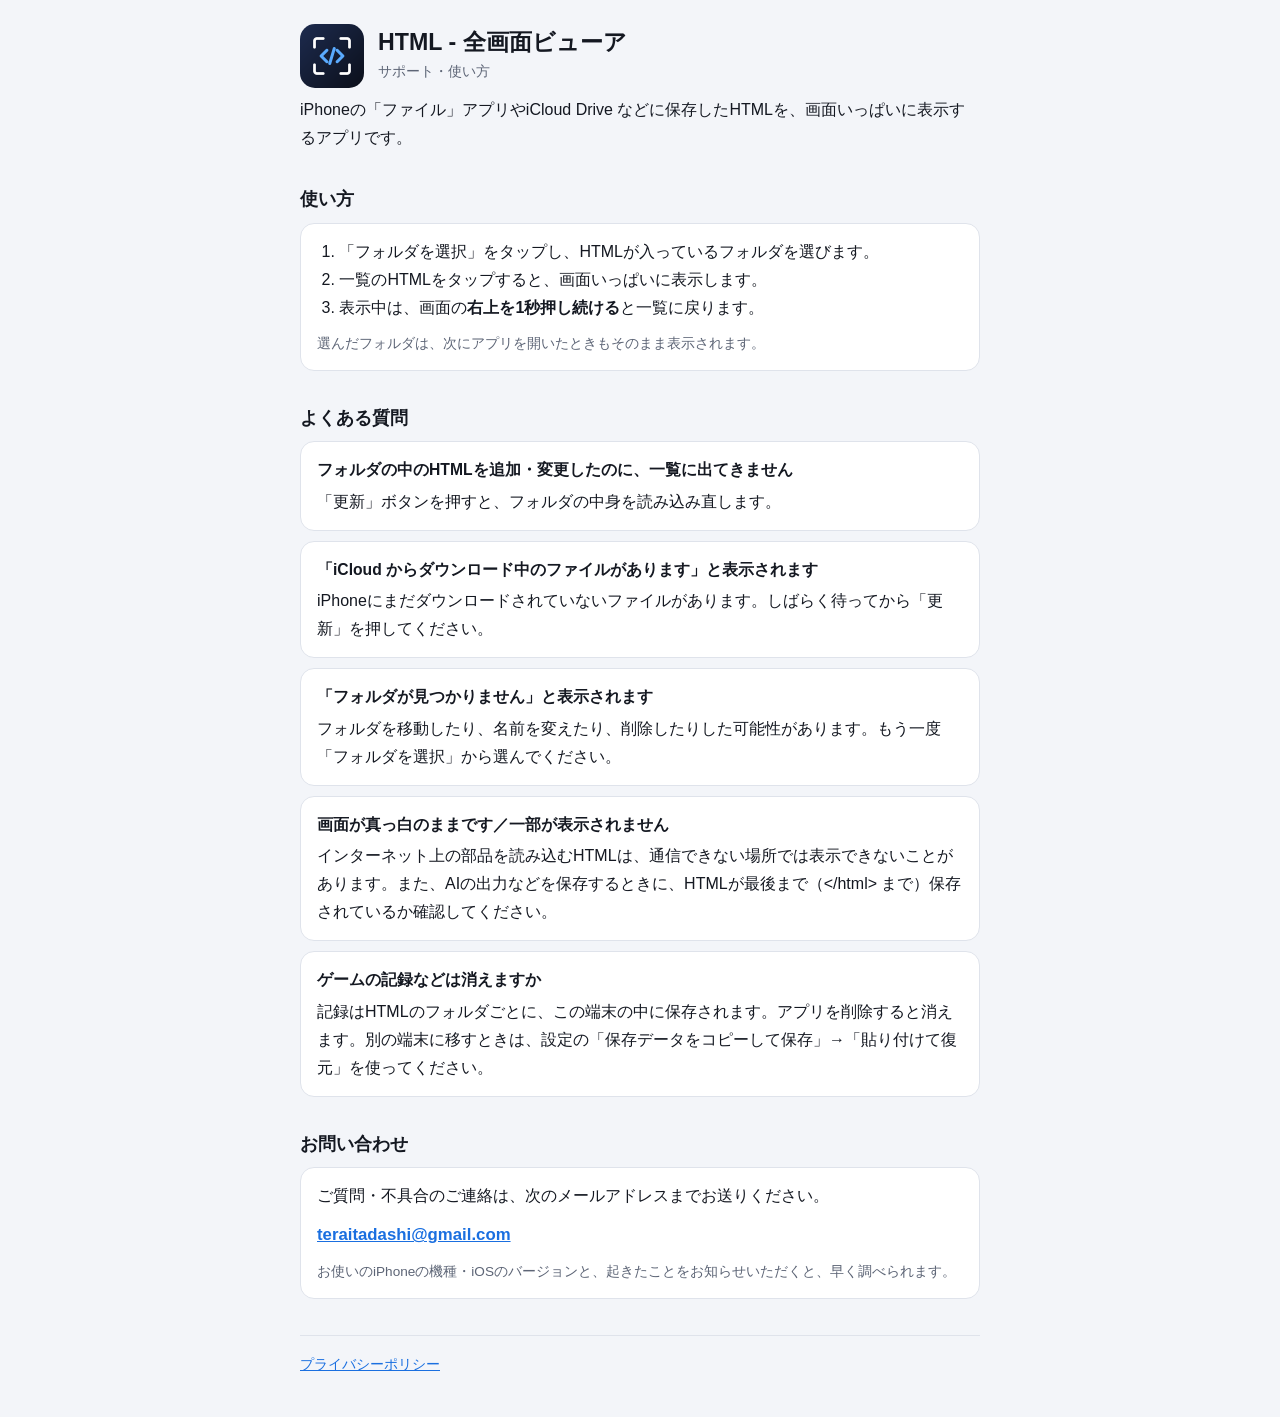
==== index.html @ fde35a60 "Add support and privacy pages Co-Authored-By: Claude Opus 5.5 <noreply@anthropic.com> Claude-Session" ====
<!DOCTYPE html>
<html lang="ja">
<head>
<meta charset="UTF-8">
<meta name="viewport" content="width=device-width, initial-scale=1, viewport-fit=cover">
<title>全画面ビューア サポート</title>
<meta name="description" content="iPhoneアプリ「HTML - 全画面ビューア」の使い方とお問い合わせ先です。">
<link rel="stylesheet" href="style.css">
<link rel="icon" href="icon.png">
</head>
<body>
<main>
  <header class="app">
    <img src="icon.png" alt="">
    <div>
      <h1>HTML - 全画面ビューア</h1>
      <p>サポート・使い方</p>
    </div>
  </header>

  <p>iPhoneの「ファイル」アプリやiCloud Drive などに保存したHTMLを、画面いっぱいに表示するアプリです。</p>

  <h2>使い方</h2>
  <div class="card">
    <ol>
      <li>「フォルダを選択」をタップし、HTMLが入っているフォルダを選びます。</li>
      <li>一覧のHTMLをタップすると、画面いっぱいに表示します。</li>
      <li>表示中は、画面の<b>右上を1秒押し続ける</b>と一覧に戻ります。</li>
    </ol>
    <p class="muted">選んだフォルダは、次にアプリを開いたときもそのまま表示されます。</p>
  </div>

  <h2>よくある質問</h2>
  <div class="card">
    <h3>フォルダの中のHTMLを追加・変更したのに、一覧に出てきません</h3>
    <p>「更新」ボタンを押すと、フォルダの中身を読み込み直します。</p>
  </div>
  <div class="card">
    <h3>「iCloud からダウンロード中のファイルがあります」と表示されます</h3>
    <p>iPhoneにまだダウンロードされていないファイルがあります。しばらく待ってから「更新」を押してください。</p>
  </div>
  <div class="card">
    <h3>「フォルダが見つかりません」と表示されます</h3>
    <p>フォルダを移動したり、名前を変えたり、削除したりした可能性があります。もう一度「フォルダを選択」から選んでください。</p>
  </div>
  <div class="card">
    <h3>画面が真っ白のままです／一部が表示されません</h3>
    <p>インターネット上の部品を読み込むHTMLは、通信できない場所では表示できないことがあります。また、AIの出力などを保存するときに、HTMLが最後まで（&lt;/html&gt; まで）保存されているか確認してください。</p>
  </div>
  <div class="card">
    <h3>ゲームの記録などは消えますか</h3>
    <p>記録はHTMLのフォルダごとに、この端末の中に保存されます。アプリを削除すると消えます。別の端末に移すときは、設定の「保存データをコピーして保存」→「貼り付けて復元」を使ってください。</p>
  </div>

  <h2>お問い合わせ</h2>
  <div class="card">
    <p>ご質問・不具合のご連絡は、次のメールアドレスまでお送りください。</p>
    <p class="contact" id="mail"><noscript>teraitadashi ＠ gmail.com（＠を半角にしてください）</noscript></p>
    <p class="muted">お使いのiPhoneの機種・iOSのバージョンと、起きたことをお知らせいただくと、早く調べられます。</p>
  </div>

  <nav>
    <a href="privacy.html">プライバシーポリシー</a>
  </nav>
</main>
<script>
  // メールアドレスを自動で集められにくくするため、表示するときに組み立てる
  (function () {
    var a = ['teraitadashi', 'gmail.com'].join('@');
    var el = document.getElementById('mail');
    var link = document.createElement('a');
    link.href = 'mailto:' + a + '?subject=' + encodeURIComponent('全画面ビューアについて');
    link.textContent = a;
    el.textContent = '';
    el.appendChild(link);
  })();
</script>
</body>
</html>
---- style.css ----
:root {
  color-scheme: light dark;
  --bg: #f3f5f9;
  --panel: #ffffff;
  --line: #dfe3eb;
  --text: #141821;
  --sub: #5d6576;
  --accent: #1a6fe0;
}
@media (prefers-color-scheme: dark) {
  :root { --bg: #0f1218; --panel: #181c25; --line: #272c38; --text: #e8ebf2; --sub: #8e96a8; --accent: #6cb2ff; }
}
* { box-sizing: border-box; }
html { -webkit-text-size-adjust: 100%; }
body {
  margin: 0;
  background: var(--bg);
  color: var(--text);
  font-family: -apple-system, BlinkMacSystemFont, "Hiragino Sans", "Hiragino Kaku Gothic ProN", "Noto Sans JP", sans-serif;
  line-height: 1.75;
  padding: max(24px, env(safe-area-inset-top)) max(16px, env(safe-area-inset-right)) max(40px, env(safe-area-inset-bottom)) max(16px, env(safe-area-inset-left));
}
main { max-width: 680px; margin: 0 auto; }
header.app { display: flex; align-items: center; gap: 14px; margin-bottom: 8px; }
header.app img { width: 64px; height: 64px; border-radius: 15px; flex: none; }
header.app h1 { margin: 0; font-size: 1.45rem; line-height: 1.3; text-wrap: balance; }
header.app p { margin: 2px 0 0; color: var(--sub); font-size: .9rem; }
h2 { font-size: 1.1rem; margin: 32px 0 8px; }
h3 { font-size: .98rem; margin: 18px 0 4px; }
p { margin: 0 0 10px; }
.card { background: var(--panel); border: 1px solid var(--line); border-radius: 14px; padding: 14px 16px; }
.card + .card { margin-top: 10px; }
ol, ul { padding-left: 1.4em; margin: 0 0 10px; }
a { color: var(--accent); }
.contact { font-size: 1.05rem; font-weight: 600; word-break: break-all; }
.muted { color: var(--sub); font-size: .85rem; }
nav { margin-top: 36px; padding-top: 16px; border-top: 1px solid var(--line); font-size: .9rem; display: flex; flex-wrap: wrap; gap: 8px 18px; }
.card > :first-child { margin-top: 0; }
.card > :last-child { margin-bottom: 0; }
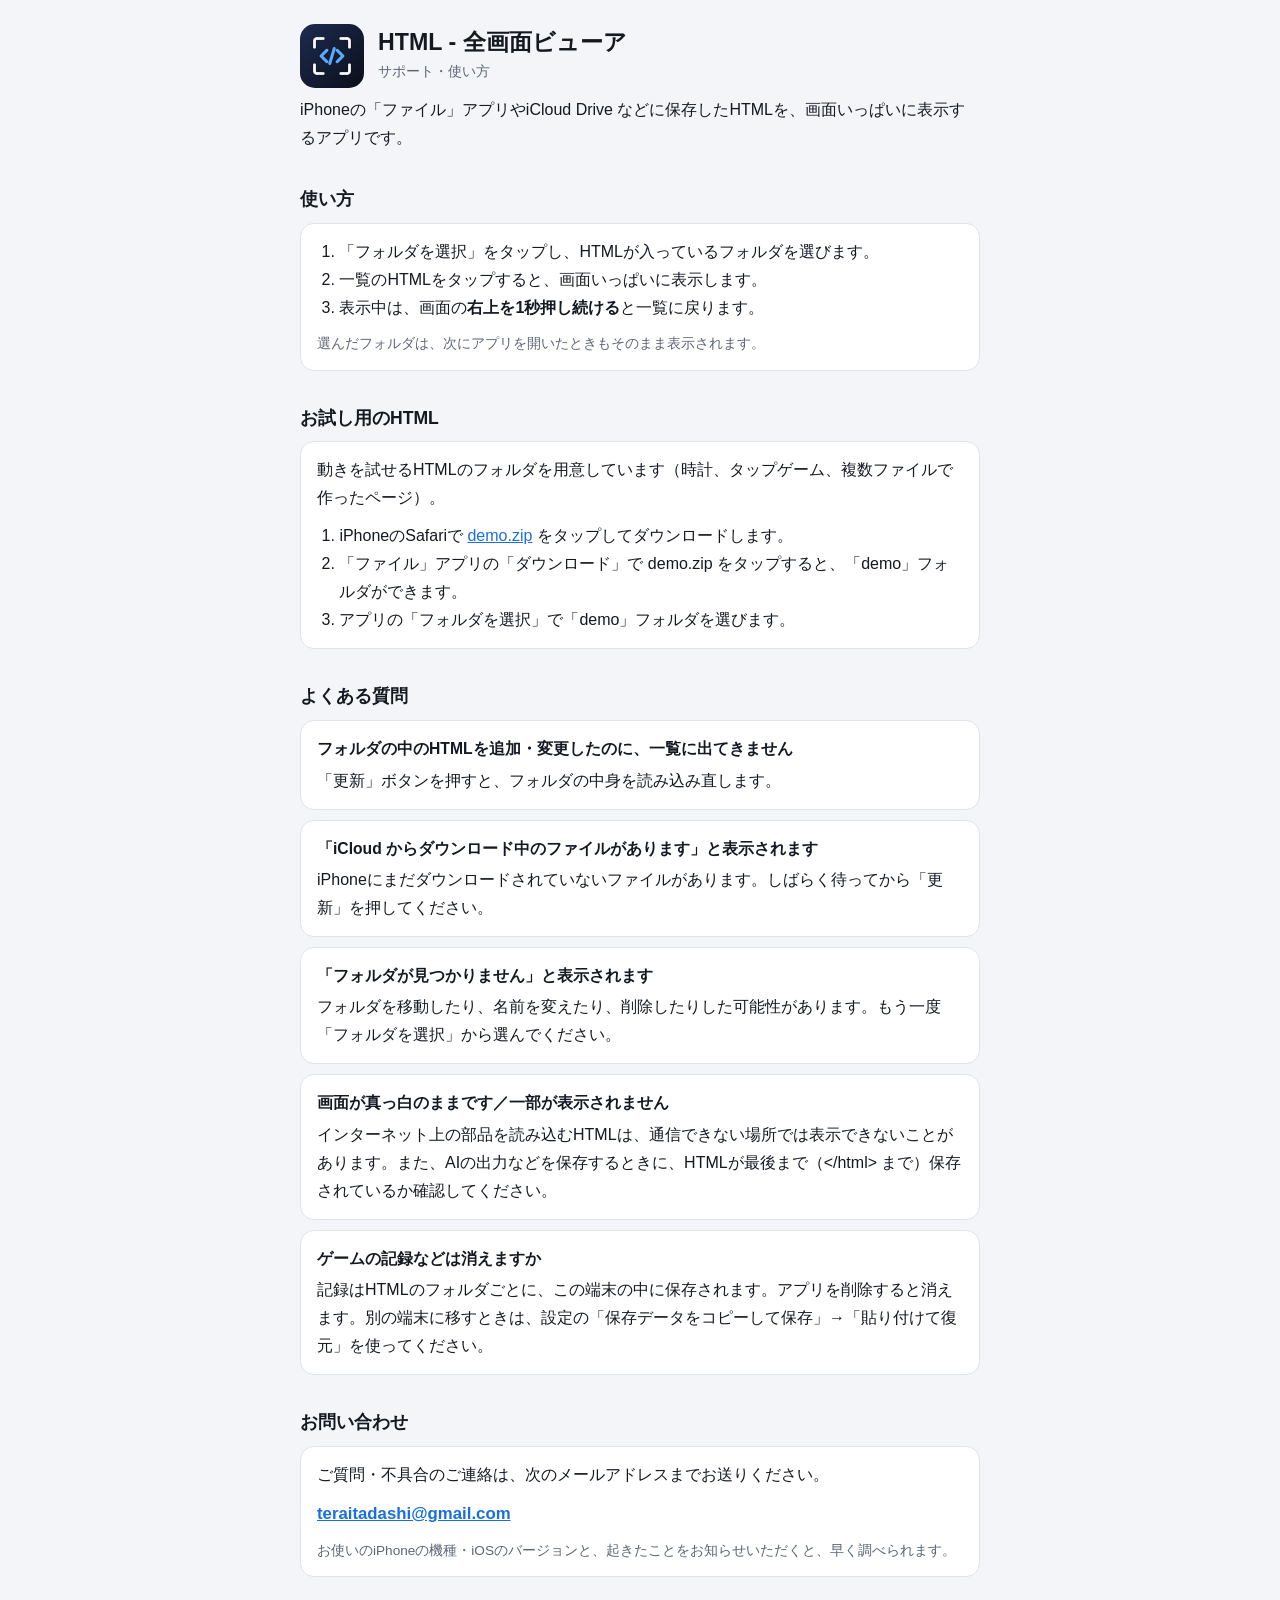
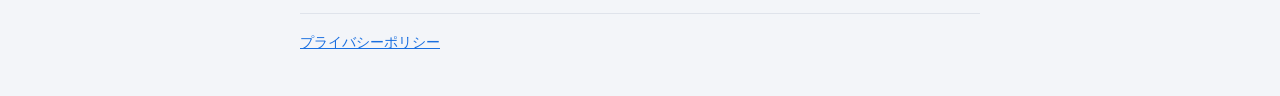
==== commit 3db4e041: "Add demo HTML folder for trying the app and App Review Co-Authored-By: Claude Opus 5.5 <noreply@anth" ====
--- a/index.html
+++ b/index.html
@@ -28,6 +28,16 @@
       <li>表示中は、画面の<b>右上を1秒押し続ける</b>と一覧に戻ります。</li>
     </ol>
     <p class="muted">選んだフォルダは、次にアプリを開いたときもそのまま表示されます。</p>
+  </div>
+
+  <h2>お試し用のHTML</h2>
+  <div class="card">
+    <p>動きを試せるHTMLのフォルダを用意しています（時計、タップゲーム、複数ファイルで作ったページ）。</p>
+    <ol>
+      <li>iPhoneのSafariで <a href="demo.zip">demo.zip</a> をタップしてダウンロードします。</li>
+      <li>「ファイル」アプリの「ダウンロード」で demo.zip をタップすると、「demo」フォルダができます。</li>
+      <li>アプリの「フォルダを選択」で「demo」フォルダを選びます。</li>
+    </ol>
   </div>
 
   <h2>よくある質問</h2>
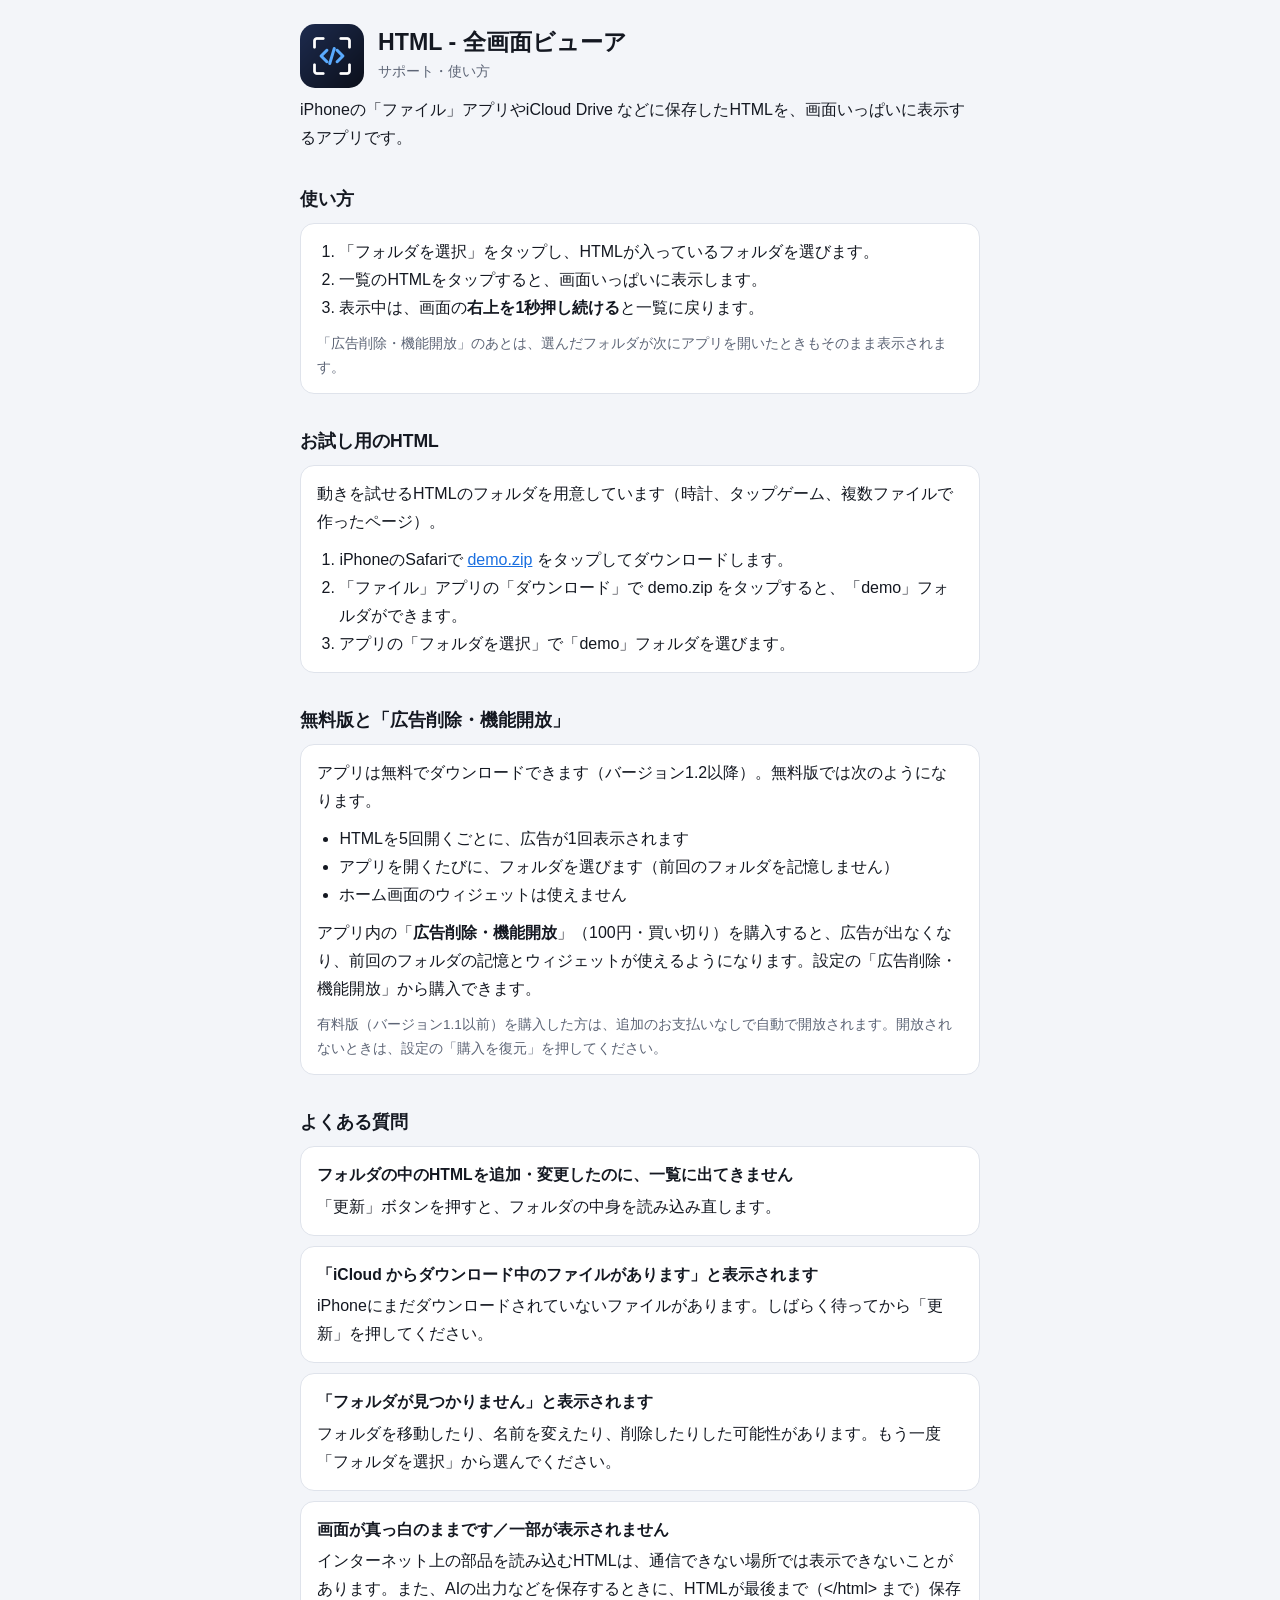
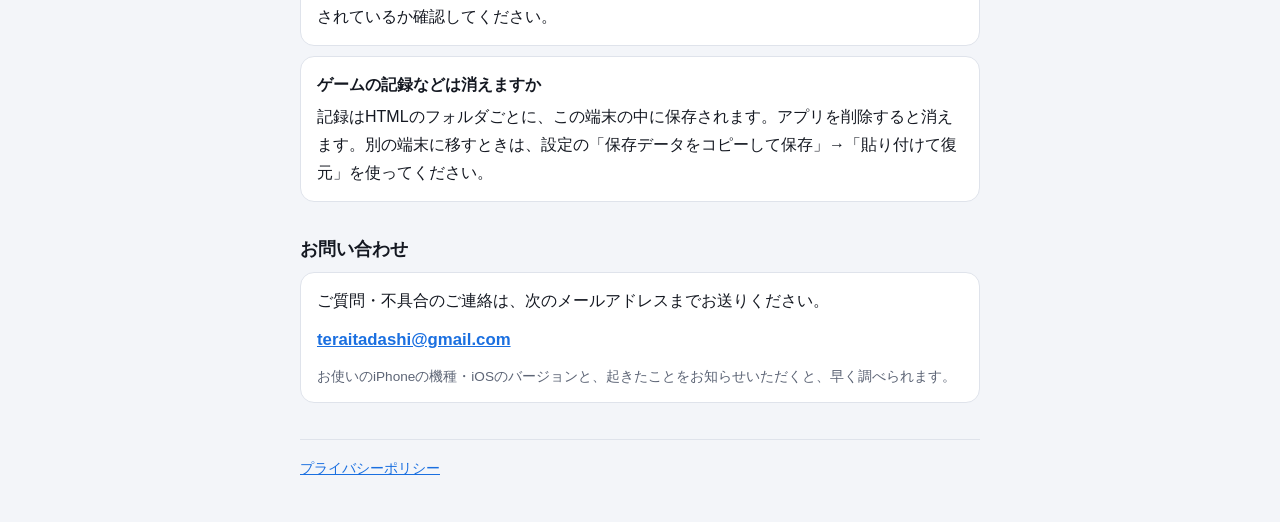
==== commit 877d0c29: "全画面ビューア: 無料版の広告と「広告削除・機能開放」をサポートページとプライバシーポリシーに追記 Co-Authored-By: Claude Opus 5.5 <noreply@anthropic" ====
--- a/index.html
+++ b/index.html
@@ -27,7 +27,7 @@
       <li>一覧のHTMLをタップすると、画面いっぱいに表示します。</li>
       <li>表示中は、画面の<b>右上を1秒押し続ける</b>と一覧に戻ります。</li>
     </ol>
-    <p class="muted">選んだフォルダは、次にアプリを開いたときもそのまま表示されます。</p>
+    <p class="muted">「広告削除・機能開放」のあとは、選んだフォルダが次にアプリを開いたときもそのまま表示されます。</p>
   </div>
 
   <h2>お試し用のHTML</h2>
@@ -38,6 +38,18 @@
       <li>「ファイル」アプリの「ダウンロード」で demo.zip をタップすると、「demo」フォルダができます。</li>
       <li>アプリの「フォルダを選択」で「demo」フォルダを選びます。</li>
     </ol>
+  </div>
+
+  <h2>無料版と「広告削除・機能開放」</h2>
+  <div class="card">
+    <p>アプリは無料でダウンロードできます（バージョン1.2以降）。無料版では次のようになります。</p>
+    <ul>
+      <li>HTMLを5回開くごとに、広告が1回表示されます</li>
+      <li>アプリを開くたびに、フォルダを選びます（前回のフォルダを記憶しません）</li>
+      <li>ホーム画面のウィジェットは使えません</li>
+    </ul>
+    <p>アプリ内の「<b>広告削除・機能開放</b>」（100円・買い切り）を購入すると、広告が出なくなり、前回のフォルダの記憶とウィジェットが使えるようになります。設定の「広告削除・機能開放」から購入できます。</p>
+    <p class="muted">有料版（バージョン1.1以前）を購入した方は、追加のお支払いなしで自動で開放されます。開放されないときは、設定の「購入を復元」を押してください。</p>
   </div>
 
   <h2>よくある質問</h2>
